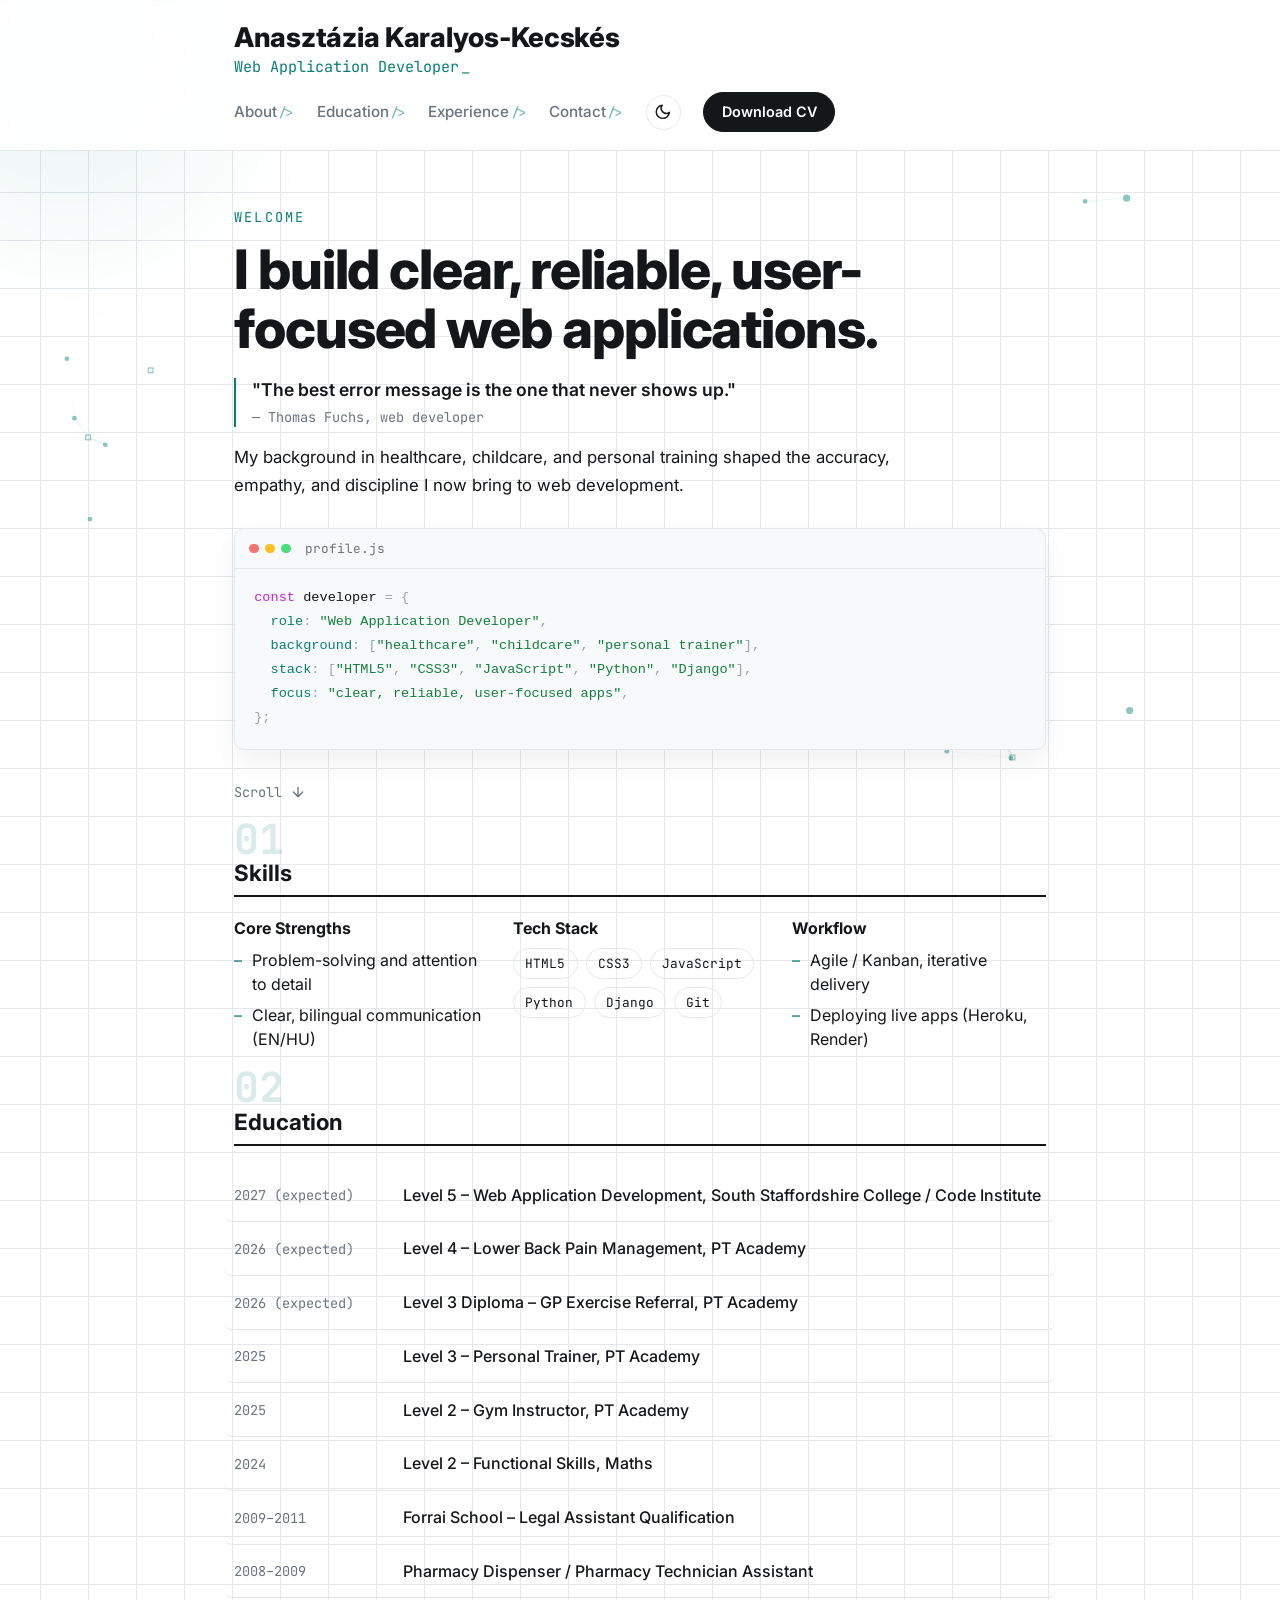
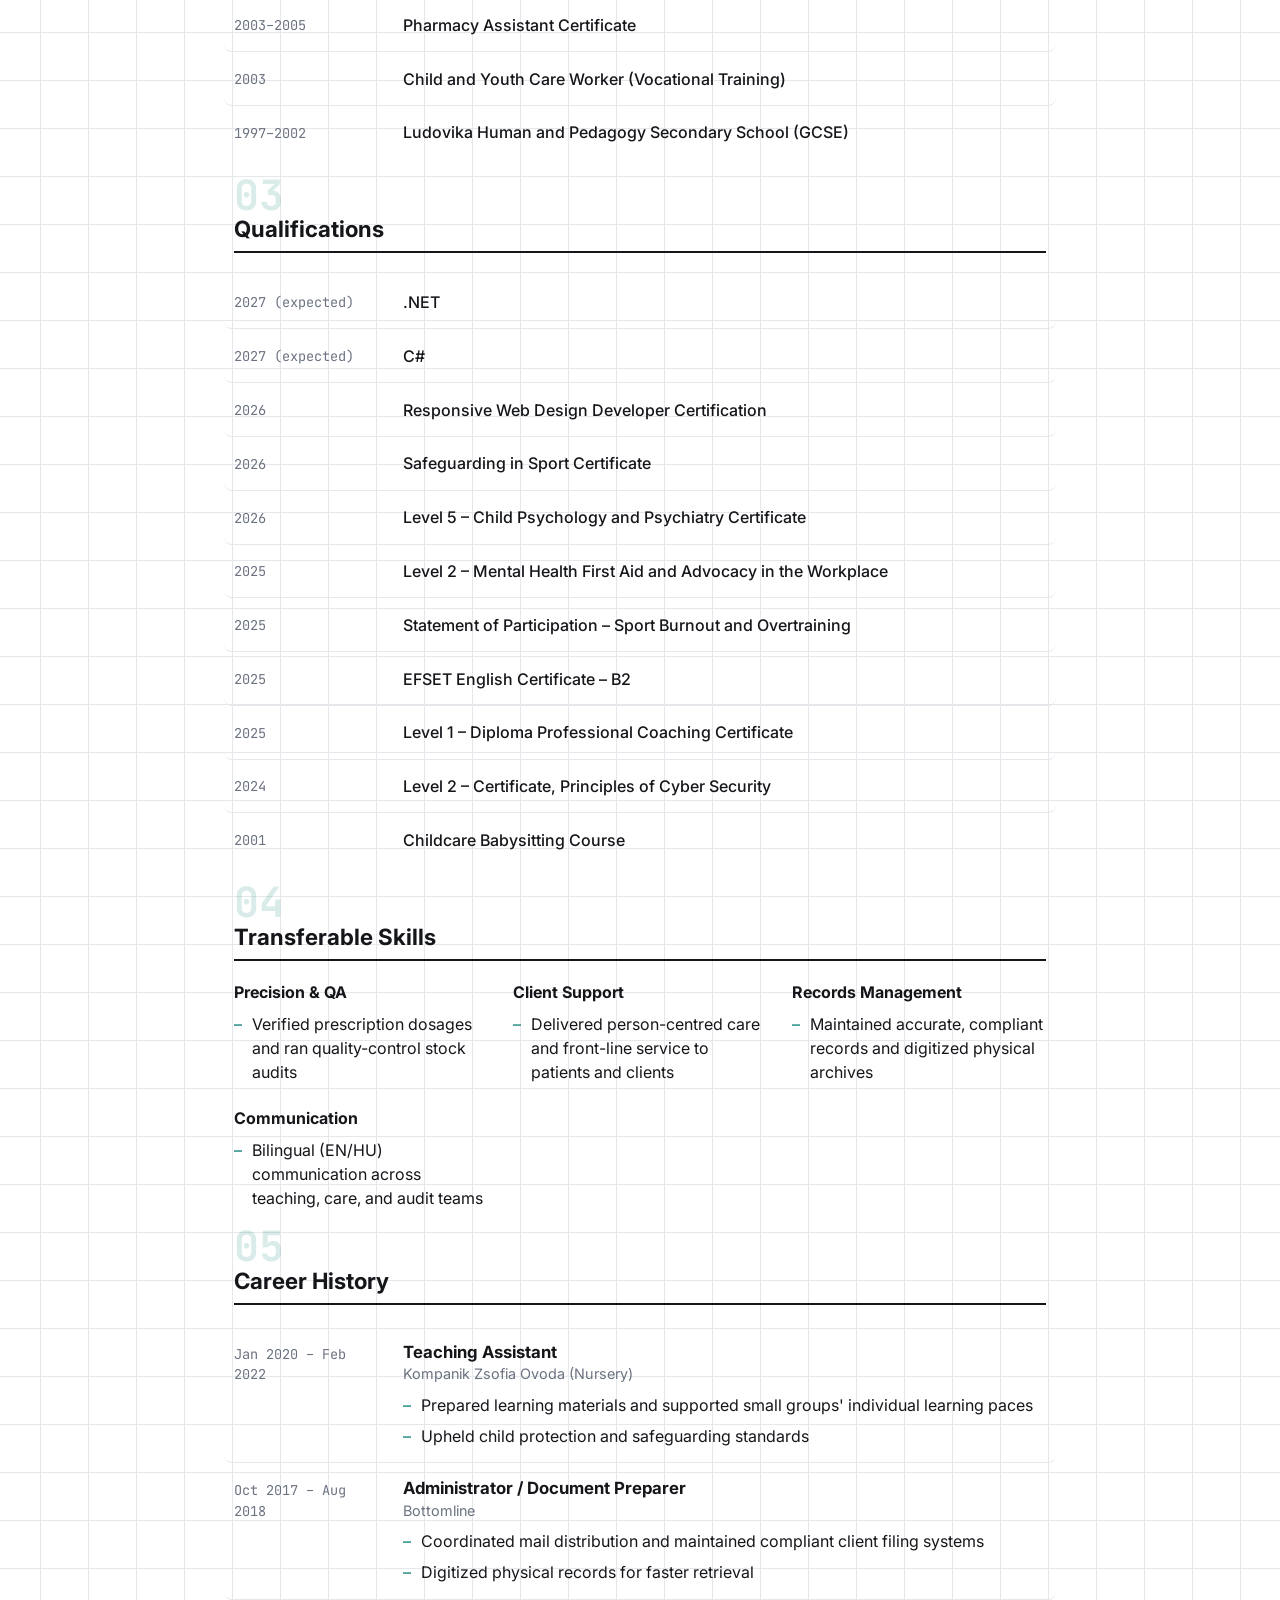
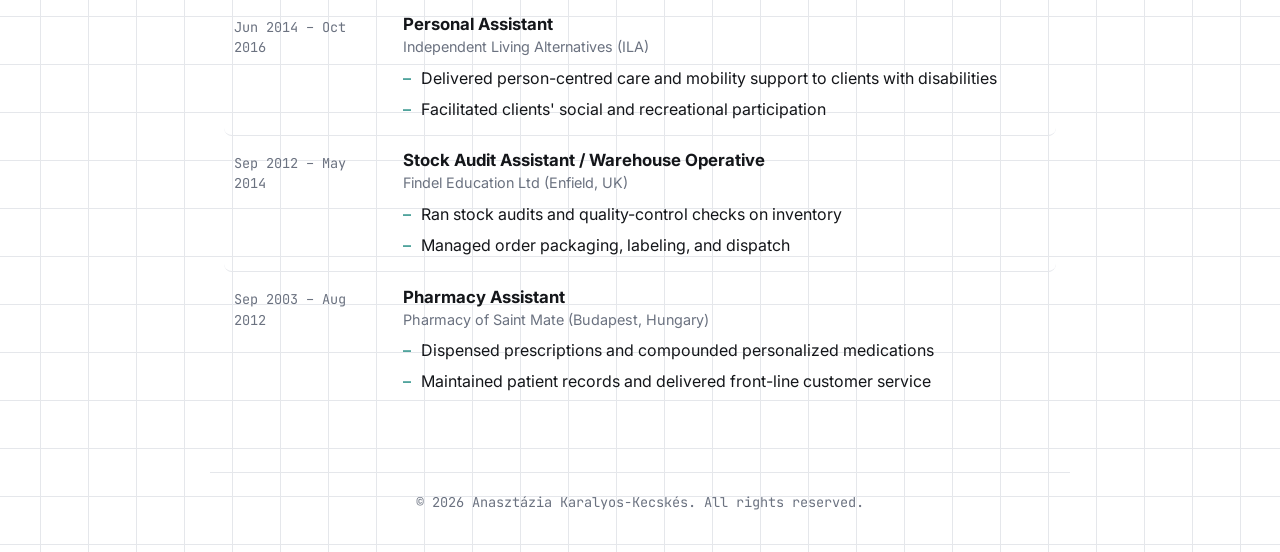
==== index.html @ 33fda79d "web-page push to github" ====
<!DOCTYPE html>
<html lang="en">
<head>
    <meta charset="UTF-8">
    <meta name="viewport" content="width=device-width, initial-scale=1.0">

    <!-- Set theme before first paint to avoid a light/dark flash -->
    <script>
        (function () {
            try {
                var stored = localStorage.getItem('theme');
                var theme = stored || (window.matchMedia('(prefers-color-scheme: dark)').matches ? 'dark' : 'light');
                document.documentElement.setAttribute('data-theme', theme);
            } catch (e) {}
        })();
    </script>

    <!-- Bootstrap CSS (used for the Contact modal) -->
    <link href="https://cdn.jsdelivr.net/npm/bootstrap@5.3.8/dist/css/bootstrap.min.css" rel="stylesheet">

    <!-- title -->
    <title>Anasztazia Karalyos-Kecskes</title>
    <meta name="description" content="Portfolio website of Anasztazia Karalyos-Kecskes, web application developer showcasing skills, education and professional experience.">

    <!-- Favicon -->
    <link rel="icon" href="assets/images/favicon.ico" type="image/x-icon">
    <link rel="icon" type="image/png" sizes="32x32" href="assets/images/favicon32.png">
    <link rel="icon" type="image/png" sizes="16x16" href="assets/images/favicon16.png">
    <link rel="apple-touch-icon" sizes="180x180" href="assets/images/favicon180.png">

    <!-- style sheet -->
    <link rel="stylesheet" href="assets/css/style.css">
</head>

<body>
<div class="ambient-blob" aria-hidden="true"></div>
<canvas id="bg-particles" class="bg-particles" aria-hidden="true"></canvas>

<!-- Header -->
<header class="site-header">
    <div class="header-inner">
        <div class="brand">
            <a href="#about" class="brand-name">Anasztázia Karalyos-Kecskés</a>
            <p class="brand-role">Web Application Developer<span class="cursor" aria-hidden="true">_</span></p>
        </div>
        <nav class="site-nav" aria-label="Main navigation">
            <a href="#about">About<span class="code-mark" aria-hidden="true">/&gt;</span></a>
            <a href="#education">Education<span class="code-mark" aria-hidden="true">/&gt;</span></a>
            <a href="#experience">Experience<span class="code-mark" aria-hidden="true">/&gt;</span></a>
            <button type="button" class="nav-link-btn" data-bs-toggle="modal" data-bs-target="#contactModal" aria-label="Open Contact modal">Contact<span class="code-mark" aria-hidden="true">/&gt;</span></button>
            <button type="button" class="theme-toggle" id="themeToggle" aria-label="Toggle color theme">
                <svg class="icon-moon" viewBox="0 0 24 24" fill="none" stroke="currentColor" stroke-width="2" stroke-linecap="round" stroke-linejoin="round" aria-hidden="true"><path d="M21 12.79A9 9 0 1 1 11.21 3 7 7 0 0 0 21 12.79Z"/></svg>
                <svg class="icon-sun" viewBox="0 0 24 24" fill="none" stroke="currentColor" stroke-width="2" stroke-linecap="round" stroke-linejoin="round" aria-hidden="true"><circle cx="12" cy="12" r="4"/><path d="M12 2v2M12 20v2M4.93 4.93l1.41 1.41M17.66 17.66l1.41 1.41M2 12h2M20 12h2M4.93 19.07l1.41-1.41M17.66 6.34l1.41-1.41"/></svg>
            </button>
            <a href="assets/pdf/CV_Anasztazia_Karalyos-Kecskes.pdf" download class="btn-outline">Download CV</a>
        </nav>
    </div>
</header>

<main class="page">
    <!-- About -->
    <section id="about" class="lead-section">
        <p class="eyebrow">Welcome</p>
        <h1 class="hero-title">I build clear, reliable, user-focused web applications.</h1>
        <p class="lead-quote">"The best error message is the one that never shows up."<span>— Thomas Fuchs, web developer</span></p>
        <p class="intro-text">My background in healthcare, childcare, and personal training shaped the accuracy, empathy, and discipline I now bring to web development.</p>

        <div class="code-card">
            <div class="code-card-bar">
                <span class="code-dot code-dot-red"></span>
                <span class="code-dot code-dot-yellow"></span>
                <span class="code-dot code-dot-green"></span>
                <span class="code-card-title">profile.js</span>
            </div>
            <pre class="code-card-body"><code><span class="tok-kw">const</span> <span class="tok-var">developer</span> <span class="tok-punct">=</span> <span class="tok-punct">{</span>
  <span class="tok-key">role</span><span class="tok-punct">:</span> <span class="tok-str">"Web Application Developer"</span><span class="tok-punct">,</span>
  <span class="tok-key">background</span><span class="tok-punct">:</span> <span class="tok-punct">[</span><span class="tok-str">"healthcare"</span><span class="tok-punct">,</span> <span class="tok-str">"childcare"</span><span class="tok-punct">,</span> <span class="tok-str">"personal trainer"</span><span class="tok-punct">]</span><span class="tok-punct">,</span>
  <span class="tok-key">stack</span><span class="tok-punct">:</span> <span class="tok-punct">[</span><span class="tok-str">"HTML5"</span><span class="tok-punct">,</span> <span class="tok-str">"CSS3"</span><span class="tok-punct">,</span> <span class="tok-str">"JavaScript"</span><span class="tok-punct">,</span> <span class="tok-str">"Python"</span><span class="tok-punct">,</span> <span class="tok-str">"Django"</span><span class="tok-punct">]</span><span class="tok-punct">,</span>
  <span class="tok-key">focus</span><span class="tok-punct">:</span> <span class="tok-str">"clear, reliable, user-focused apps"</span><span class="tok-punct">,</span>
<span class="tok-punct">};</span></code></pre>
        </div>

        <a href="#education" class="scroll-cue">
            <span>Scroll</span>
            <svg viewBox="0 0 24 24" fill="none" stroke="currentColor" stroke-width="2" stroke-linecap="round" stroke-linejoin="round" aria-hidden="true"><path d="M12 5v14M5 12l7 7 7-7"/></svg>
        </a>
    </section>

    <!-- Skills -->
    <section class="reveal">
        <div class="section-heading">
            <span class="section-index">01</span>
            <h2>Skills</h2>
        </div>
        <div class="skill-groups">
            <div class="skill-group">
                <h3>Core Strengths</h3>
                <ul class="plain-list">
                    <li>Problem-solving and attention to detail</li>
                    <li>Clear, bilingual communication (EN/HU)</li>
                </ul>
            </div>
            <div class="skill-group">
                <h3>Tech Stack</h3>
                <div class="tag-row">
                    <span class="tag">HTML5</span>
                    <span class="tag">CSS3</span>
                    <span class="tag">JavaScript</span>
                    <span class="tag">Python</span>
                    <span class="tag">Django</span>
                    <span class="tag">Git</span>
                </div>
            </div>
            <div class="skill-group">
                <h3>Workflow</h3>
                <ul class="plain-list">
                    <li>Agile / Kanban, iterative delivery</li>
                    <li>Deploying live apps (Heroku, Render)</li>
                </ul>
            </div>
        </div>
    </section>

    <!-- Education -->
    <section id="education" class="reveal">
        <div class="section-heading">
            <span class="section-index">02</span>
            <h2>Education</h2>
        </div>
        <ul class="timeline">
            <li class="timeline-item"><span class="timeline-date">2027 (expected)</span><span class="timeline-text">Level 5 – Web Application Development, South Staffordshire College / Code Institute</span></li>
            <li class="timeline-item"><span class="timeline-date">2026 (expected)</span><span class="timeline-text">Level 4 – Lower Back Pain Management, PT Academy</span></li>
            <li class="timeline-item"><span class="timeline-date">2026 (expected)</span><span class="timeline-text">Level 3 Diploma – GP Exercise Referral, PT Academy</span></li>
            <li class="timeline-item"><span class="timeline-date">2025</span><span class="timeline-text">Level 3 – Personal Trainer, PT Academy</span></li>
            <li class="timeline-item"><span class="timeline-date">2025</span><span class="timeline-text">Level 2 – Gym Instructor, PT Academy</span></li>
            <li class="timeline-item"><span class="timeline-date">2024</span><span class="timeline-text">Level 2 – Functional Skills, Maths</span></li>
            <li class="timeline-item"><span class="timeline-date">2009–2011</span><span class="timeline-text">Forrai School – Legal Assistant Qualification</span></li>
            <li class="timeline-item"><span class="timeline-date">2008–2009</span><span class="timeline-text">Pharmacy Dispenser / Pharmacy Technician Assistant</span></li>
            <li class="timeline-item"><span class="timeline-date">2003–2005</span><span class="timeline-text">Pharmacy Assistant Certificate</span></li>
            <li class="timeline-item"><span class="timeline-date">2003</span><span class="timeline-text">Child and Youth Care Worker (Vocational Training)</span></li>
            <li class="timeline-item"><span class="timeline-date">1997–2002</span><span class="timeline-text">Ludovika Human and Pedagogy Secondary School (GCSE)</span></li>
        </ul>
    </section>

    <!-- Qualifications -->
    <section class="reveal">
        <div class="section-heading">
            <span class="section-index">03</span>
            <h2>Qualifications</h2>
        </div>
        <ul class="timeline">
            <li class="timeline-item"><span class="timeline-date">2027 (expected)</span><span class="timeline-text">.NET</span></li>
            <li class="timeline-item"><span class="timeline-date">2027 (expected)</span><span class="timeline-text">C#</span></li>
            <li class="timeline-item"><span class="timeline-date">2026</span><span class="timeline-text">Responsive Web Design Developer Certification</span></li>
            <li class="timeline-item"><span class="timeline-date">2026</span><span class="timeline-text">Safeguarding in Sport Certificate</span></li>
            <li class="timeline-item"><span class="timeline-date">2026</span><span class="timeline-text">Level 5 – Child Psychology and Psychiatry Certificate</span></li>
            <li class="timeline-item"><span class="timeline-date">2025</span><span class="timeline-text">Level 2 – Mental Health First Aid and Advocacy in the Workplace</span></li>
            <li class="timeline-item"><span class="timeline-date">2025</span><span class="timeline-text">Statement of Participation – Sport Burnout and Overtraining</span></li>
            <li class="timeline-item"><span class="timeline-date">2025</span><span class="timeline-text">EFSET English Certificate – B2</span></li>
            <li class="timeline-item"><span class="timeline-date">2025</span><span class="timeline-text">Level 1 – Diploma Professional Coaching Certificate</span></li>
            <li class="timeline-item"><span class="timeline-date">2024</span><span class="timeline-text">Level 2 – Certificate, Principles of Cyber Security</span></li>
            <li class="timeline-item"><span class="timeline-date">2001</span><span class="timeline-text">Childcare Babysitting Course</span></li>
        </ul>
    </section>

    <!-- Experience -->
    <section id="experience" class="reveal">
        <div class="section-heading">
            <span class="section-index">04</span>
            <h2>Transferable Skills</h2>
        </div>
        <div class="skill-groups">
            <div class="skill-group">
                <h3>Precision &amp; QA</h3>
                <ul class="plain-list">
                    <li>Verified prescription dosages and ran quality-control stock audits</li>
                </ul>
            </div>
            <div class="skill-group">
                <h3>Client Support</h3>
                <ul class="plain-list">
                    <li>Delivered person-centred care and front-line service to patients and clients</li>
                </ul>
            </div>
            <div class="skill-group">
                <h3>Records Management</h3>
                <ul class="plain-list">
                    <li>Maintained accurate, compliant records and digitized physical archives</li>
                </ul>
            </div>
            <div class="skill-group">
                <h3>Communication</h3>
                <ul class="plain-list">
                    <li>Bilingual (EN/HU) communication across teaching, care, and audit teams</li>
                </ul>
            </div>
        </div>
    </section>

    <section class="reveal">
        <div class="section-heading">
            <span class="section-index">05</span>
            <h2>Career History</h2>
        </div>
        <ul class="timeline">
            <li class="timeline-item">
                <span class="timeline-date">Jan 2020 – Feb 2022</span>
                <div class="timeline-content">
                    <h3>Teaching Assistant</h3>
                    <p class="timeline-meta">Kompanik Zsofia Ovoda (Nursery)</p>
                    <ul class="plain-list">
                        <li>Prepared learning materials and supported small groups' individual learning paces</li>
                        <li>Upheld child protection and safeguarding standards</li>
                    </ul>
                </div>
            </li>
            <li class="timeline-item">
                <span class="timeline-date">Oct 2017 – Aug 2018</span>
                <div class="timeline-content">
                    <h3>Administrator / Document Preparer</h3>
                    <p class="timeline-meta">Bottomline</p>
                    <ul class="plain-list">
                        <li>Coordinated mail distribution and maintained compliant client filing systems</li>
                        <li>Digitized physical records for faster retrieval</li>
                    </ul>
                </div>
            </li>
            <li class="timeline-item">
                <span class="timeline-date">Jun 2014 – Oct 2016</span>
                <div class="timeline-content">
                    <h3>Personal Assistant</h3>
                    <p class="timeline-meta">Independent Living Alternatives (ILA)</p>
                    <ul class="plain-list">
                        <li>Delivered person-centred care and mobility support to clients with disabilities</li>
                        <li>Facilitated clients' social and recreational participation</li>
                    </ul>
                </div>
            </li>
            <li class="timeline-item">
                <span class="timeline-date">Sep 2012 – May 2014</span>
                <div class="timeline-content">
                    <h3>Stock Audit Assistant / Warehouse Operative</h3>
                    <p class="timeline-meta">Findel Education Ltd (Enfield, UK)</p>
                    <ul class="plain-list">
                        <li>Ran stock audits and quality-control checks on inventory</li>
                        <li>Managed order packaging, labeling, and dispatch</li>
                    </ul>
                </div>
            </li>
            <li class="timeline-item">
                <span class="timeline-date">Sep 2003 – Aug 2012</span>
                <div class="timeline-content">
                    <h3>Pharmacy Assistant</h3>
                    <p class="timeline-meta">Pharmacy of Saint Mate (Budapest, Hungary)</p>
                    <ul class="plain-list">
                        <li>Dispensed prescriptions and compounded personalized medications</li>
                        <li>Maintained patient records and delivered front-line customer service</li>
                    </ul>
                </div>
            </li>
        </ul>
    </section>
</main>

<!-- Contact Modal -->
<div class="modal fade" id="contactModal" tabindex="-1" role="dialog" aria-modal="true" aria-labelledby="contactModalLabel" aria-hidden="true">
    <div class="modal-dialog">
        <div class="modal-content">
            <div class="modal-header">
                <h4 class="modal-title" id="contactModalLabel">Contact</h4>
                <button type="button" class="btn-close" data-bs-dismiss="modal" aria-label="Close"></button>
            </div>
            <div class="modal-body">
                <p><strong>Email:</strong> <a href="mailto:kecskes.anasztazia@gmail.com">kecskes.anasztazia@gmail.com</a></p>
                <p><strong>Phone:</strong> <a href="tel:+447564040783">+44 7564040783</a></p>
                <p><strong>GitHub:</strong> <a href="https://github.com/Anasztazia12" target="_blank" rel="noopener noreferrer">Anasztazia12</a></p>
            </div>
            <div class="modal-footer">
                <button type="button" class="btn btn-secondary" data-bs-dismiss="modal">Close</button>
            </div>
        </div>
    </div>
</div>

<!-- Footer -->
<footer class="site-footer">
    <p>© 2026 Anasztázia Karalyos-Kecskés. All rights reserved.</p>
</footer>

<!-- Bootstrap JS (modal only) -->
<script src="https://cdn.jsdelivr.net/npm/bootstrap@5.3.8/dist/js/bootstrap.bundle.min.js"></script>
<script src="assets/js/theme.js"></script>
<script src="assets/js/reveal.js"></script>
<script src="assets/js/particles.js"></script>
</body>
</html>
---- assets/css/style.css ----
@import url('https://fonts.googleapis.com/css2?family=Inter:wght@400;500;600;700;800;900&family=JetBrains+Mono:wght@400;500;700&display=swap');

/* ============================================
   Modern CV — minimal palette: ink, paper, one accent
   Dark mode: terminal-inspired, toggled via [data-theme]
   ============================================ */
:root {
    --ink: #14161a;
    --paper: #ffffff;
    --paper-raised: #f8f9fa;
    --muted: #6b7280;
    --line: #e5e7eb;

    --accent: #097e74;
    --accent-light: #fbbf24;
    --accent-soft: rgba(13, 148, 136, 0.08);

    --tok-kw: #c026d3;
    --tok-str: #15803d;
    --tok-punct: #94a3b8;

    --sans: 'Inter', system-ui, -apple-system, 'Segoe UI', Roboto, Arial, sans-serif;
    --mono: 'JetBrains Mono', ui-monospace, SFMono-Regular, Menlo, Consolas, monospace;

    --max: 860px;
}

/* ---------- Dark mode (terminal-inspired) ---------- */
:root[data-theme="dark"] {
    --ink: #e6e8eb;
    --paper: #0a0d10;
    --paper-raised: #12161a;
    --muted: #8a929b;
    --line: #23272d;

    --accent: #2dd4bf;
    --accent-light: #fbbf24;
    --accent-soft: rgba(45, 212, 191, 0.12);

    --tok-kw: #e879f9;
    --tok-str: #4ade80;
    --tok-punct: #64748b;
}

* {
    box-sizing: border-box;
}

html {
    scroll-behavior: smooth;
}

body {
    margin: 0;
    font-family: var(--sans);
    color: var(--ink);
    background: var(--paper);
    background-image:
        linear-gradient(var(--line) 1px, transparent 1px),
        linear-gradient(90deg, var(--line) 1px, transparent 1px);
    background-size: 48px 48px;
    background-position: center top;
    -webkit-font-smoothing: antialiased;
    transition: background-color 0.2s ease, color 0.2s ease;
}

a {
    color: var(--accent);
}

/* ---------- Ambient background motion (subtle, top-left) ---------- */
.ambient-blob {
    position: fixed;
    top: -160px;
    left: -160px;
    width: 460px;
    height: 460px;
    border-radius: 50%;
    background: radial-gradient(circle, var(--accent) 0%, transparent 70%);
    opacity: 0.10;
    filter: blur(50px);
    z-index: 0;
    pointer-events: none;
    animation: drift 24s ease-in-out infinite alternate;
}

:root[data-theme="dark"] .ambient-blob {
    opacity: 0.18;
}

@keyframes drift {
    from { transform: translate(0, 0) scale(1); }
    to   { transform: translate(60px, 90px) scale(1.15); }
}

@media (prefers-reduced-motion: reduce) {
    .ambient-blob {
        animation: none;
    }
}

.bg-particles {
    position: fixed;
    inset: 0;
    z-index: 0;
    pointer-events: none;
}

.site-header,
main.page,
.site-footer {
    position: relative;
    z-index: 1;
}

/* Blinking terminal-style cursor next to the role */
.cursor {
    display: inline-block;
    margin-left: 0.15em;
    color: var(--accent);
    animation: blink 1.1s step-end infinite;
}

@keyframes blink {
    50% { opacity: 0; }
}

@media (prefers-reduced-motion: reduce) {
    .cursor {
        animation: none;
    }
}

hr {
    border: none;
    border-top: 1px solid var(--line);
}

/* ---------- Header ---------- */
.site-header {
    position: sticky;
    top: 0;
    border-bottom: 1px solid var(--line);
    background: color-mix(in srgb, var(--paper) 88%, transparent);
    backdrop-filter: blur(10px);
    -webkit-backdrop-filter: blur(10px);
    z-index: 10;
}

.header-inner {
    max-width: var(--max);
    margin: 0 auto;
    padding: 1.4rem 1.5rem 1.1rem;
    display: flex;
    flex-wrap: wrap;
    align-items: flex-end;
    justify-content: space-between;
    gap: 1rem;
}

.brand {
    line-height: 1.2;
}

.brand-name {
    display: inline-block;
    font-size: 1.7rem;
    font-weight: 800;
    letter-spacing: -0.01em;
    color: var(--ink);
    text-decoration: none;
}

.brand-role {
    margin: 0.2rem 0 0;
    font-family: var(--mono);
    font-size: 0.95rem;
    color: var(--accent);
}

.site-nav {
    display: flex;
    flex-wrap: wrap;
    align-items: center;
    gap: 1.4rem;
}

.site-nav a,
.site-nav button.nav-link-btn {
    font-size: 0.95rem;
    font-weight: 500;
    color: var(--muted);
    text-decoration: none;
    background: none;
    border: none;
    padding: 0;
    cursor: pointer;
    font-family: var(--sans);
    transition: color 0.15s ease;
}

.site-nav a:hover,
.site-nav a:focus-visible,
.site-nav button.nav-link-btn:hover,
.site-nav button.nav-link-btn:focus-visible {
    color: var(--ink);
}

.code-mark {
    font-family: var(--mono);
    color: var(--accent);
    opacity: 0.55;
    margin-left: 0.1em;
    font-size: 0.85em;
    transition: opacity 0.15s ease;
}

.site-nav a:hover .code-mark,
.site-nav a:focus-visible .code-mark,
.site-nav button.nav-link-btn:hover .code-mark,
.site-nav button.nav-link-btn:focus-visible .code-mark {
    opacity: 1;
}

.site-nav .btn-outline {
    font-family: var(--sans);
    font-size: 0.9rem;
    font-weight: 600;
    color: var(--paper);
    background: var(--ink);
    border: 1px solid var(--ink);
    border-radius: 999px;
    padding: 0.5rem 1.1rem;
    text-decoration: none;
    transition: background 0.15s ease, color 0.15s ease;
}

.site-nav .btn-outline:hover,
.site-nav .btn-outline:focus-visible {
    background: var(--accent);
    border-color: var(--accent);
}

/* Theme toggle */
.theme-toggle {
    display: inline-flex;
    align-items: center;
    justify-content: center;
    width: 2.2rem;
    height: 2.2rem;
    padding: 0;
    border: 1px solid var(--line);
    border-radius: 999px;
    background: none;
    color: var(--ink);
    cursor: pointer;
    transition: border-color 0.15s ease, color 0.15s ease;
    flex: none;
}

.theme-toggle:hover,
.theme-toggle:focus-visible {
    border-color: var(--accent);
    color: var(--accent);
}

.theme-toggle svg {
    width: 1.1rem;
    height: 1.1rem;
}

.theme-toggle .icon-sun {
    display: none;
}

:root[data-theme="dark"] .theme-toggle .icon-moon {
    display: none;
}

:root[data-theme="dark"] .theme-toggle .icon-sun {
    display: block;
}

/* ---------- Page / sections ---------- */
.page {
    max-width: var(--max);
    margin: 0 auto;
    padding: 3.5rem 1.5rem 4rem;
}

/* ---------- Hero ---------- */
.lead-section {
    margin-bottom: 3.5rem;
}

.eyebrow {
    margin: 0 0 0.8rem;
    font-family: var(--mono);
    font-size: 0.85rem;
    color: var(--accent);
    text-transform: uppercase;
    letter-spacing: 0.16em;
}

.hero-title {
    margin: 0 0 1.3rem;
    font-size: clamp(2.1rem, 4.4vw + 1rem, 3.4rem);
    font-weight: 800;
    line-height: 1.08;
    letter-spacing: -0.02em;
    max-width: 18ch;
}

.lead-quote {
    margin: 0 0 1rem;
    padding-left: 1rem;
    border-left: 2px solid var(--accent);
    font-size: 1.1rem;
    font-weight: 600;
    line-height: 1.4;
}

.lead-quote span {
    display: block;
    margin-top: 0.3rem;
    font-size: 0.85rem;
    font-weight: 400;
    font-family: var(--mono);
    color: var(--muted);
}

.intro-text {
    margin: 0 0 1.8rem;
    font-size: 1.05rem;
    line-height: 1.7;
    color: var(--ink);
    max-width: 62ch;
}

.code-card {
    margin: 0 0 1.8rem;
    border: 1px solid var(--line);
    border-radius: 10px;
    background: var(--paper-raised);
    overflow: hidden;
    box-shadow: 0 12px 30px rgba(20, 22, 26, 0.06);
}

:root[data-theme="dark"] .code-card {
    box-shadow: 0 12px 30px rgba(0, 0, 0, 0.3);
}

.code-card-bar {
    display: flex;
    align-items: center;
    gap: 0.4rem;
    padding: 0.6rem 0.9rem;
    border-bottom: 1px solid var(--line);
}

.code-dot {
    width: 0.6rem;
    height: 0.6rem;
    border-radius: 50%;
    background: var(--line);
}

.code-dot-red { background: #f87171; }
.code-dot-yellow { background: #fbbf24; }
.code-dot-green { background: #4ade80; }

.code-card-title {
    margin-left: 0.5rem;
    font-family: var(--mono);
    font-size: 0.8rem;
    color: var(--muted);
}

.code-card-body {
    margin: 0;
    padding: 1rem 1.2rem 1.2rem;
    overflow-x: auto;
    font-family: var(--mono);
    font-size: 0.85rem;
    line-height: 1.7;
    color: var(--ink);
}

.tok-kw { color: var(--tok-kw); }
.tok-str { color: var(--tok-str); }
.tok-punct { color: var(--tok-punct); }
.tok-key { color: var(--accent); }
.tok-var { color: var(--ink); }

.scroll-cue {
    display: inline-flex;
    align-items: center;
    gap: 0.5rem;
    font-family: var(--mono);
    font-size: 0.85rem;
    color: var(--muted);
    text-decoration: none;
    transition: color 0.15s ease;
}

.scroll-cue:hover,
.scroll-cue:focus-visible {
    color: var(--accent);
}

.scroll-cue svg {
    width: 1rem;
    height: 1rem;
    animation: bob 1.6s ease-in-out infinite;
}

@keyframes bob {
    0%, 100% { transform: translateY(0); }
    50% { transform: translateY(4px); }
}

@media (prefers-reduced-motion: reduce) {
    .scroll-cue svg {
        animation: none;
    }
}

section + section {
    margin-top: 3.6rem;
}

.section-heading {
    position: relative;
    display: flex;
    align-items: baseline;
    gap: 0.6rem;
    border-bottom: 2px solid var(--ink);
    padding-bottom: 0.5rem;
    margin-bottom: 1.4rem;
}

.section-index {
    position: absolute;
    left: 0;
    bottom: 100%;
    font-family: var(--mono);
    font-size: 2.6rem;
    font-weight: 700;
    line-height: 1;
    color: var(--accent);
    opacity: 0.15;
    pointer-events: none;
    z-index: 0;
}

.section-heading h2 {
    position: relative;
    z-index: 1;
    margin: 0;
    font-size: 1.4rem;
    font-weight: 700;
}

/* ---------- Reveal on scroll ---------- */
.reveal {
    opacity: 0;
    transform: translateY(16px);
    transition: opacity 0.5s ease, transform 0.5s ease;
}

.reveal.is-visible {
    opacity: 1;
    transform: none;
}

@media (prefers-reduced-motion: reduce) {
    .reveal {
        opacity: 1;
        transform: none;
        transition: none;
    }
}

/* ---------- Timeline (education / career history) ---------- */
.timeline {
    list-style: none;
    margin: 0;
    padding: 0;
}

.timeline-item {
    display: flex;
    gap: 1.2rem;
    padding: 0.9rem 0.6rem;
    margin: 0 -0.6rem;
    border-bottom: 1px solid var(--line);
    border-radius: 8px;
    transition: background-color 0.15s ease;
}

.timeline-item:hover {
    background: var(--accent-soft);
}

.timeline-item:last-child {
    border-bottom: none;
}

.timeline-date {
    flex: 0 0 150px;
    font-family: var(--mono);
    font-size: 0.85rem;
    color: var(--muted);
    padding-top: 0.15rem;
}

.timeline-text {
    flex: 1;
    font-weight: 500;
}

.timeline-content {
    flex: 1;
}

.timeline-content h3 {
    margin: 0;
    padding: 0;
    border: none;
    font-size: 1.05rem;
    font-weight: 700;
    text-align: left;
}

.timeline-meta {
    margin: 0.1rem 0 0.5rem;
    color: var(--muted);
    font-size: 0.9rem;
}

.timeline-content .plain-list {
    margin: 0;
}

/* ---------- Plain lists ---------- */
.plain-list {
    list-style: none;
    padding: 0;
    margin: 0;
    display: grid;
    gap: 0.45rem;
}

.plain-list li {
    position: relative;
    padding-left: 1.1rem;
    color: var(--ink);
    line-height: 1.5;
}

.plain-list li::before {
    content: "–";
    position: absolute;
    left: 0;
    color: var(--accent);
}

/* ---------- Skill groups ---------- */
.skill-groups {
    display: grid;
    grid-template-columns: repeat(auto-fit, minmax(210px, 1fr));
    gap: 1.6rem;
}

.skill-group h3 {
    margin: 0 0 0.6rem;
    padding: 0;
    border: none;
    font-size: 1rem;
    font-weight: 700;
    text-align: left;
}

.tag-row {
    display: flex;
    flex-wrap: wrap;
    gap: 0.5rem;
}

.tag {
    font-family: var(--mono);
    font-size: 0.8rem;
    padding: 0.3rem 0.7rem;
    border: 1px solid var(--line);
    border-radius: 999px;
    color: var(--ink);
    transition: border-color 0.15s ease, color 0.15s ease;
}

.tag:hover {
    border-color: var(--accent);
    color: var(--accent);
}

/* ---------- Footer ---------- */
.site-footer {
    max-width: var(--max);
    margin: 0 auto;
    padding: 1.2rem 1.5rem 2.5rem;
    border-top: 1px solid var(--line);
    text-align: center;
}

.site-footer p {
    margin: 0;
    font-size: 0.85rem;
    font-family: var(--mono);
    color: var(--muted);
}

/* ---------- Contact modal ---------- */
#contactModal .modal-content {
    background: var(--paper);
    border: 1px solid var(--line);
    border-radius: 12px;
    box-shadow: 0 16px 40px rgba(20, 22, 26, 0.16);
    color: var(--ink);
}

#contactModal .modal-header,
#contactModal .modal-footer {
    border-color: var(--line);
}

#contactModal .modal-title {
    color: var(--ink);
    font-weight: 700;
}

#contactModal .modal-body {
    font-size: 1.05rem;
}

#contactModal .modal-body a {
    color: var(--accent);
    font-weight: 600;
    text-decoration: none;
}

#contactModal .modal-body a:hover {
    text-decoration: underline;
}

#contactModal .btn-secondary {
    background: transparent;
    color: var(--ink);
    border: 1px solid var(--line);
    border-radius: 999px;
}

#contactModal .btn-secondary:hover {
    background: var(--ink);
    color: var(--paper);
    border-color: var(--ink);
}

#contactModal .btn-close {
    opacity: 0.6;
}

#contactModal .btn-close:hover {
    opacity: 1;
}

:root[data-theme="dark"] #contactModal .btn-close {
    filter: invert(1);
}

/* ---------- Responsive ---------- */
@media (max-width: 600px) {
    .header-inner {
        flex-direction: column;
        align-items: flex-start;
        padding: 1.2rem 1.2rem 1rem;
    }

    .site-nav {
        gap: 0.9rem;
        width: 100%;
        justify-content: space-between;
    }

    .brand-name {
        font-size: 1.4rem;
    }

    .timeline-item {
        flex-direction: column;
        gap: 0.2rem;
    }

    .timeline-date {
        flex: none;
    }

    .section-index {
        font-size: 1.8rem;
    }

    .section-heading h2 {
        font-size: 1.15rem;
    }

    .page {
        padding: 2.4rem 1.2rem 3rem;
    }
}
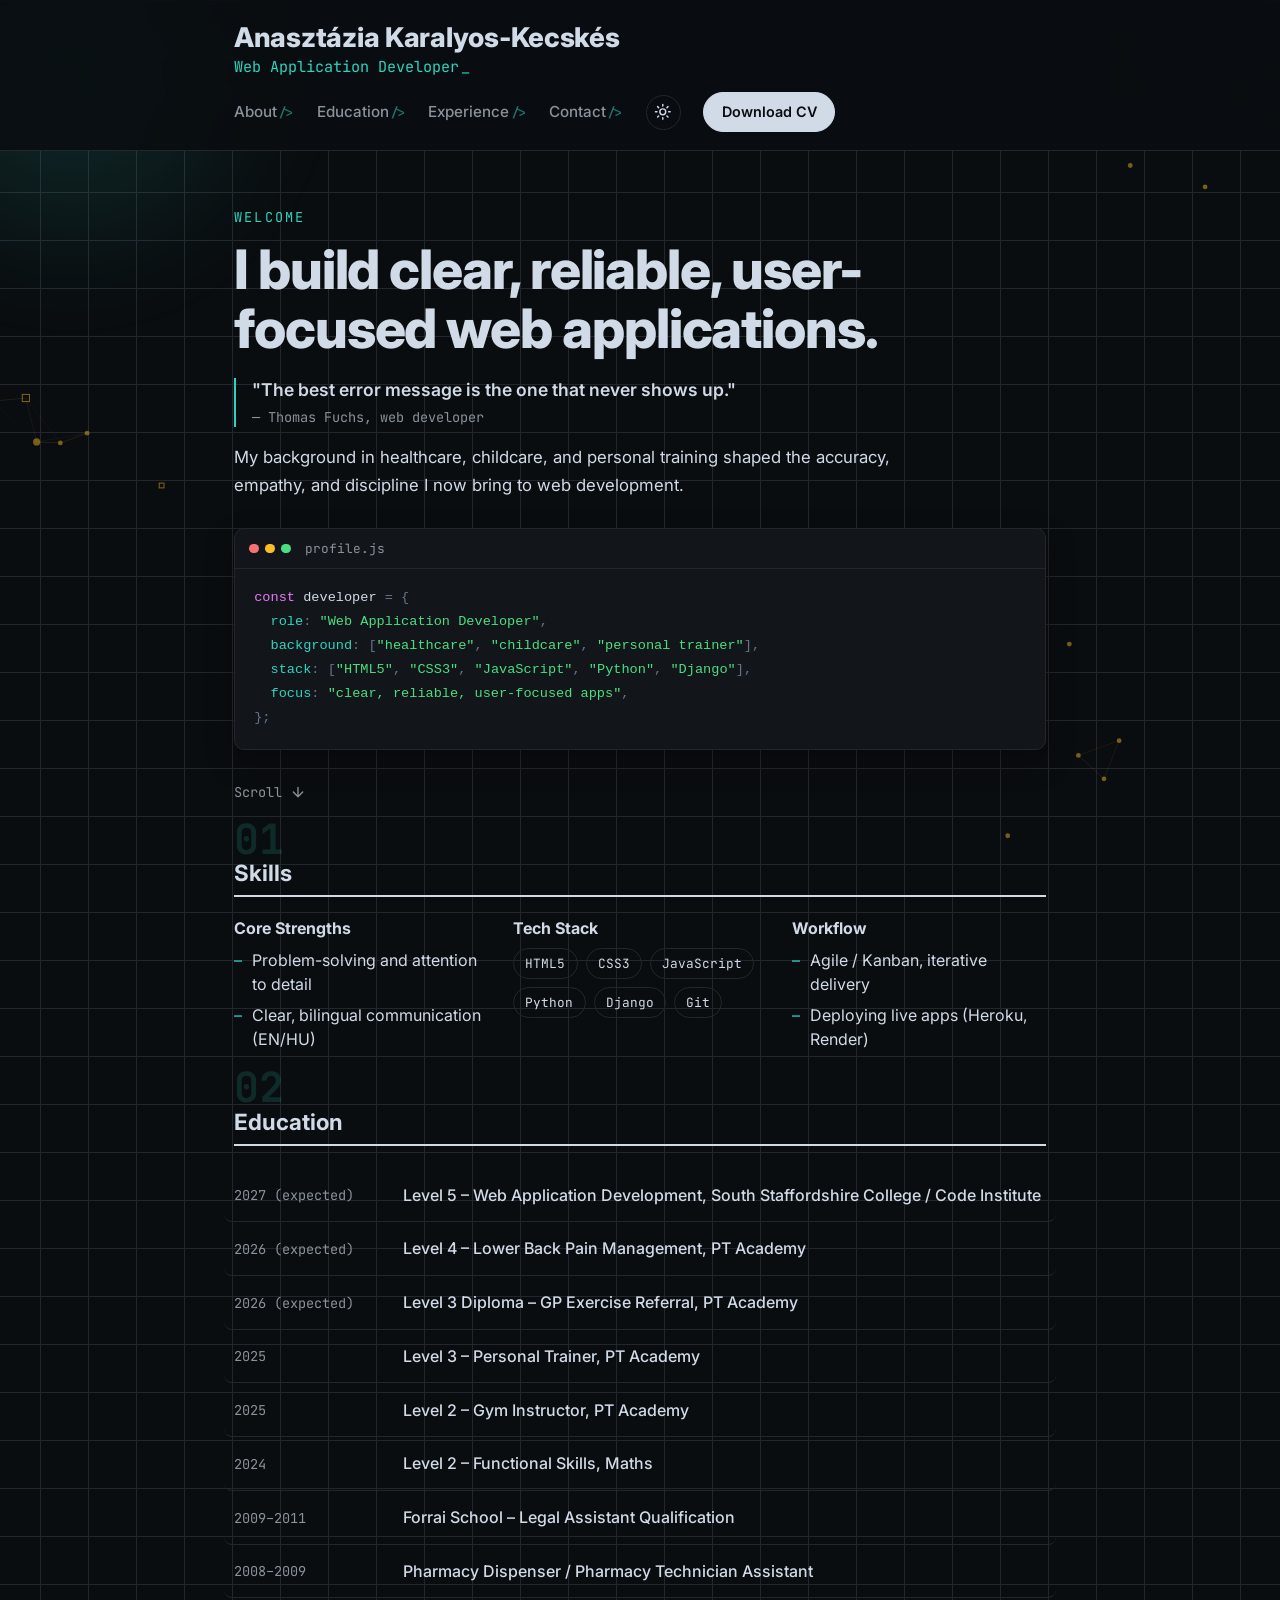
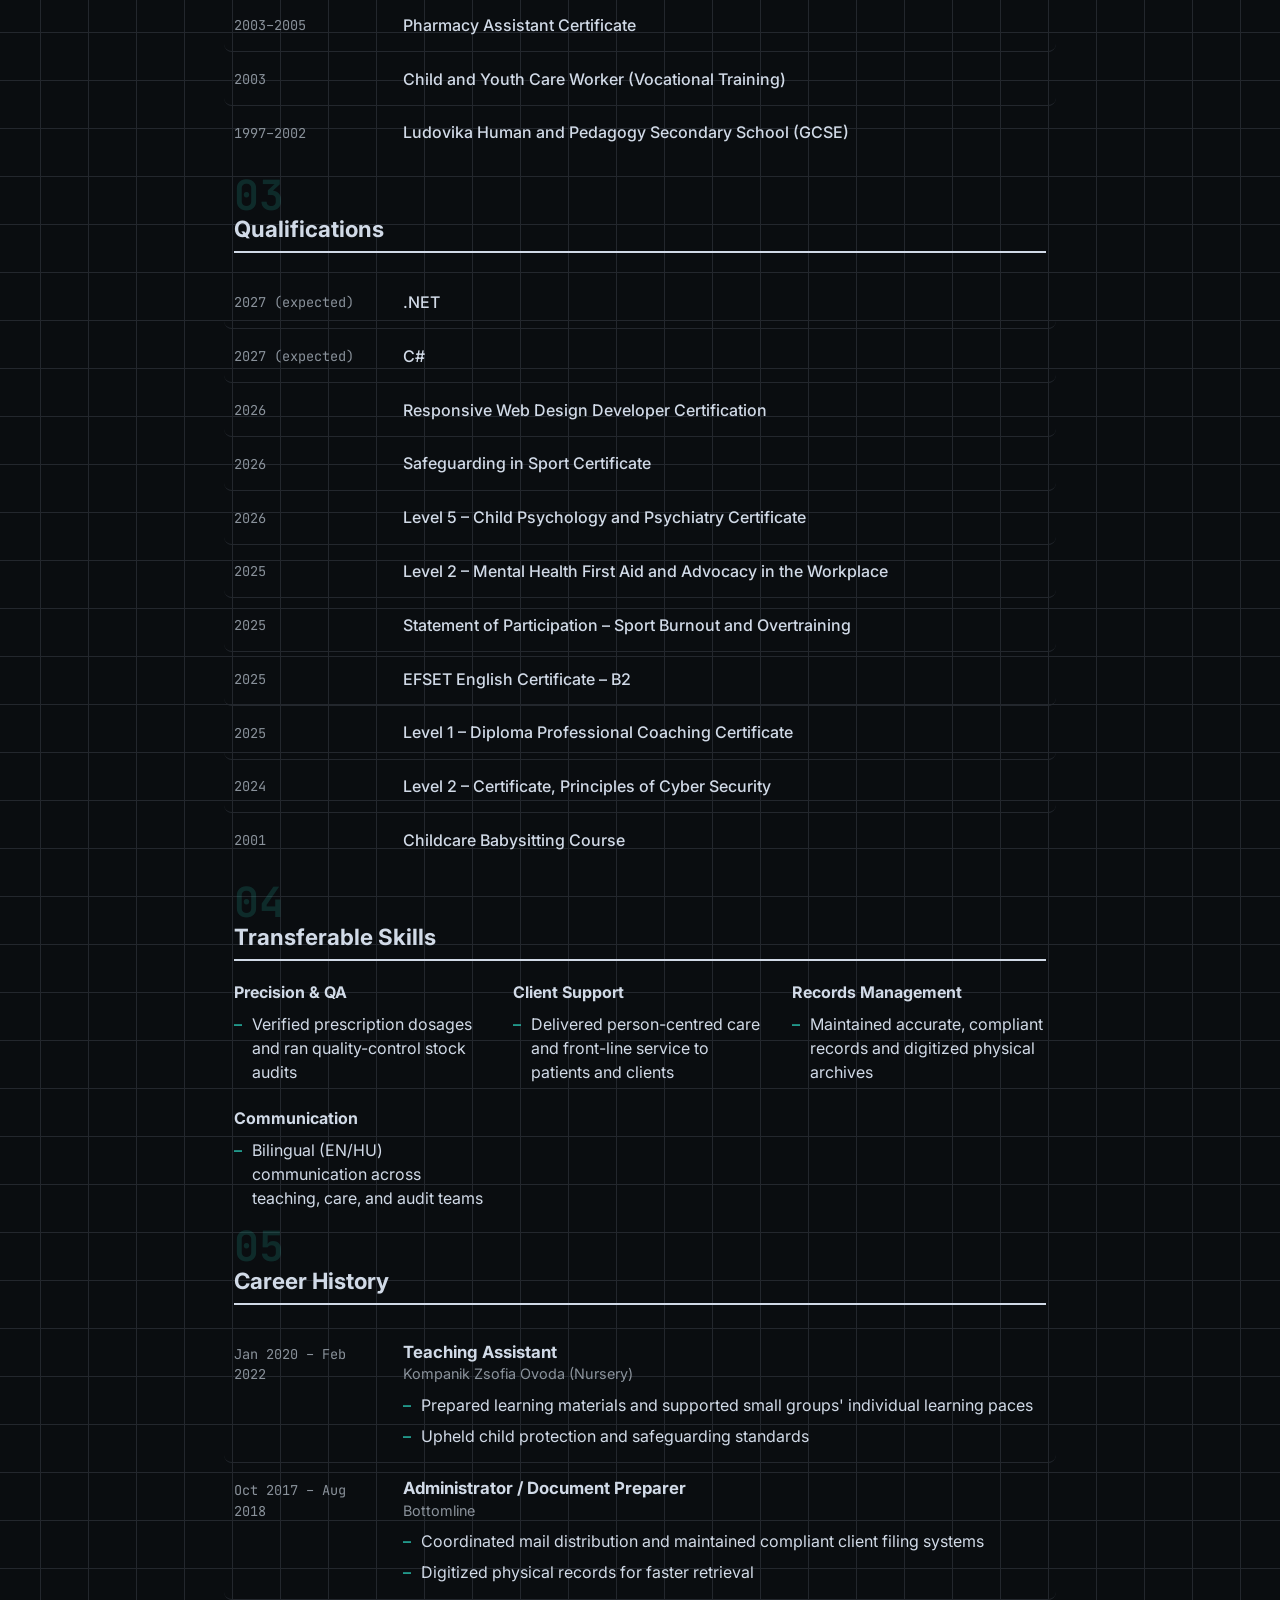
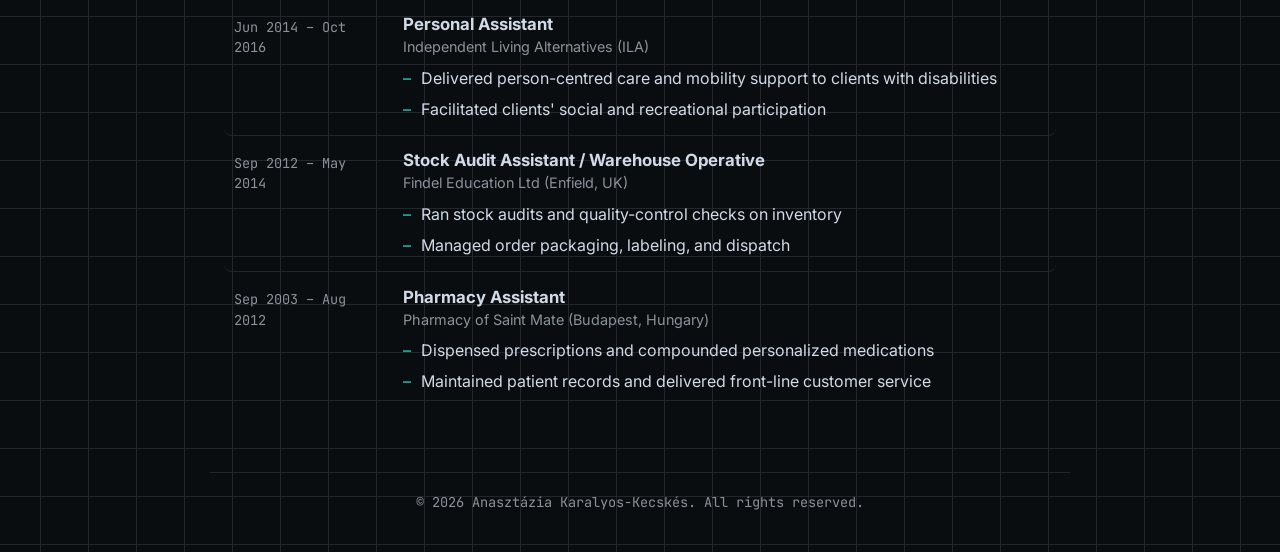
==== commit 15df1ce3: "set default theme to dark for improved user experience" ====
--- a/index.html
+++ b/index.html
@@ -9,7 +9,7 @@
         (function () {
             try {
                 var stored = localStorage.getItem('theme');
-                var theme = stored || (window.matchMedia('(prefers-color-scheme: dark)').matches ? 'dark' : 'light');
+                var theme = stored || 'dark';
                 document.documentElement.setAttribute('data-theme', theme);
             } catch (e) {}
         })();
--- a/assets/css/style.css
+++ b/assets/css/style.css
@@ -5,15 +5,15 @@
    Dark mode: terminal-inspired, toggled via [data-theme]
    ============================================ */
 :root {
-    --ink: #14161a;
-    --paper: #ffffff;
-    --paper-raised: #f8f9fa;
-    --muted: #6b7280;
-    --line: #e5e7eb;
-
-    --accent: #097e74;
+    --ink: #1a1625;
+    --paper: #dbd7e9;
+    --paper-raised: #f2f0f8;
+    --muted: #6b6478;
+    --line: #c7c1dc;
+
+    --accent: #0d9488;
     --accent-light: #fbbf24;
-    --accent-soft: rgba(13, 148, 136, 0.08);
+    --accent-soft: rgba(13, 148, 136, 0.10);
 
     --tok-kw: #c026d3;
     --tok-str: #15803d;
@@ -27,7 +27,7 @@
 
 /* ---------- Dark mode (terminal-inspired) ---------- */
 :root[data-theme="dark"] {
-    --ink: #e6e8eb;
+    --ink: #d1dae7;
     --paper: #0a0d10;
     --paper-raised: #12161a;
     --muted: #8a929b;
